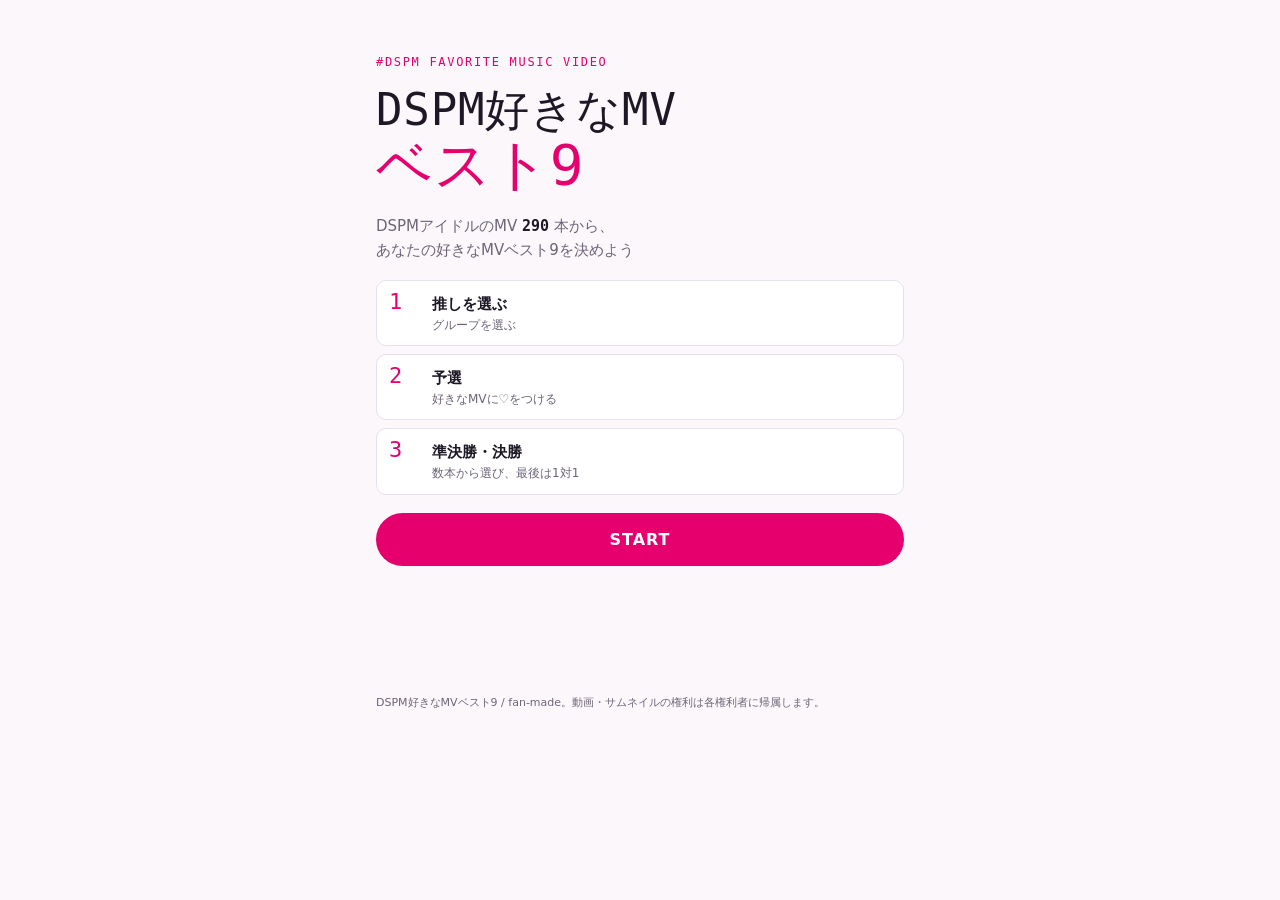
==== index.html @ 1d37cd77 "OGP画像のURLからクエリを外す Co-Authored-By: Claude Opus 5.5 <noreply@anthropic.com>" ====
<!doctype html>
<html lang="ja">
<head>
<meta charset="utf-8">
<meta name="viewport" content="width=device-width,initial-scale=1,viewport-fit=cover">
<meta http-equiv="Content-Security-Policy" content="default-src 'none'; script-src 'self'; style-src 'self' https://fonts.googleapis.com; font-src https://fonts.gstatic.com; img-src 'self' https://i.ytimg.com; connect-src 'self'; base-uri 'none'; form-action 'none'; object-src 'none'">
<meta name="referrer" content="strict-origin-when-cross-origin">
<title>DSPM好きなMVベスト9</title>
<meta name="description" content="DSPMアイドルのMV290本から、あなたの好きなMVベスト9を決めるファンメイドサイト。#DSPM好きMV9選">
<!-- OGP：公開後、og:url と og:image を GitHub Pages の絶対URLに書き換える -->
<meta property="og:type" content="website">
<meta property="og:title" content="DSPM好きなMVベスト9">
<meta property="og:description" content="DSPMアイドルのMV290本から、あなたの好きなMVベスト9を決めよう。#DSPM好きMV9選">
<meta property="og:url" content="https://wwdmp.github.io/dspm-mv-best9/">
<meta property="og:image" content="https://wwdmp.github.io/dspm-mv-best9/og-image.png">
<meta property="og:image:width" content="1200">
<meta property="og:image:height" content="630">
<meta name="twitter:card" content="summary_large_image">
<link rel="preconnect" href="https://fonts.googleapis.com">
<link rel="stylesheet" href="https://fonts.googleapis.com/css2?family=DotGothic16&family=Zen+Kaku+Gothic+New:wght@400;500;700;900&family=JetBrains+Mono:wght@500;700&display=swap">
<link rel="stylesheet" href="style.css?v=20">
</head>
<body>
<div id="app">

  <!-- START -->
  <section id="s-start" class="screen active">
    <div class="hero">
      <p class="eyebrow">#DSPM FAVORITE MUSIC VIDEO</p>
      <h1>DSPM好きなMV<br><span>ベスト9</span></h1>
      <p class="lead">DSPMアイドルのMV <b class="mono" id="totalMv"></b> 本から、<br>あなたの好きなMVベスト9を決めよう</p>
      <ol class="steps">
        <li><b>推しを選ぶ</b><span>グループを選ぶ</span></li>
        <li><b>予選</b><span>好きなMVに♡をつける</span></li>
        <li><b>準決勝・決勝</b><span>数本から選び、最後は1対1</span></li>
      </ol>
      <button class="primary" id="startBtn">START</button>
      <button class="ghost" id="resumeBtn" hidden>続きから</button>
      <p class="note" id="resumeNote" hidden>前回の途中データがある。「スタート」を押すと消える。</p>
    </div>
  </section>

  <!-- GROUPS -->
  <section id="s-groups" class="screen">
    <button class="back" data-back>‹ 戻る</button>
    <header class="phase"><span>STEP 1</span><b>推しを選ぶ</b></header>
    <p class="inst">MVを見たいグループを選んで。ここで選んだ範囲が予選に出る。</p>
    <div class="presets" id="presets">
      <button data-p="all">全部</button>
      <button data-p="active">現役</button>
      <button data-p="ended">活動終了</button>
      <button data-p="none">クリア</button>
    </div>
    <div id="groupList"></div>
    <div class="dock">
      <span class="dock-count"><b class="mono" id="grpMvCount">0</b>本</span>
      <button class="primary" id="groupsNext" disabled>予選へ</button>
    </div>
  </section>

  <!-- QUALIFY -->
  <section id="s-qual" class="screen">
    <button class="back" data-back>‹ 戻る</button>
    <header class="phase"><span>STEP 2</span><b>予選</b></header>
    <p class="inst">好きなMVをタップして♡。何本でもOK（最低9本）。<br>▶ でYouTubeが開く。</p>
    <div id="qualList"></div>
    <div class="dock">
      <span class="dock-count">♡ <b class="mono" id="heartCount">0</b>本</span>
      <span class="dock-hint" id="heartHint">あと9本</span>
      <button class="primary" id="qualNext" disabled>次へ</button>
    </div>
  </section>

  <!-- BETWEEN -->
  <section id="s-between" class="screen">
    <button class="back" data-back>‹ 戻る</button>
    <div class="hero">
      <p class="eyebrow mono" id="bwEyebrow"></p>
      <h2 id="bwTitle"></h2>
      <p class="lead" id="bwText"></p>
      <button class="primary" id="bwBtn"></button>
    </div>
  </section>

  <!-- SEMI -->
  <section id="s-semi" class="screen">
    <button class="back" data-back>‹ 戻る</button>
    <header class="phase"><span>準決勝</span><b class="mono" id="semiCount"></b></header>
    <div class="progress"><div id="semiBar"></div></div>
    <p class="inst center" id="semiInst"></p>
    <div class="qgrid" id="semiGrid"></div>
    <div class="dock">
      <span class="dock-count"><b class="mono" id="semiSel">0</b> / <span id="semiNeed"></span></span>
      <button class="primary" id="semiNext" disabled>決定</button>
    </div>
  </section>

  <!-- DUEL -->
  <section id="s-duel" class="screen">
    <button class="back" data-back>‹ 戻る</button>
    <header class="phase"><span>決勝</span><b class="mono" id="duelCount"></b></header>
    <div class="progress"><div id="duelBar"></div></div>
    <p class="inst center">好きなほうをタップ</p>
    <div class="duel">
      <button class="fighter" id="fA"></button>
      <div class="vs">VS</div>
      <button class="fighter" id="fB"></button>
    </div>
  </section>

  <!-- RESULT -->
  <section id="s-result" class="screen">
    <button class="back" data-back>‹ 戻る</button>
    <div class="result" id="resultCard">
      <p class="eyebrow">MY DSPM BEST 9 MV</p>
      <ol class="best9" id="best9"></ol>
      <p class="sig">#DSPM好きMV9選</p>
    </div>
    <div class="result-actions">
      <button class="primary x" id="shareBtn">Xでシェア</button>
      <p class="note" id="shareFallback" hidden><a id="shareWeb" href="#" target="_blank" rel="noopener">Xアプリが開かないときはこちら</a></p>
      <button class="ghost" id="restartBtn">もう一度やる</button>
    </div>
    <p class="note">シェアされるのは1位のMV。9本全部見せたいならスクショも添えて。</p>
  </section>

</div>
<footer class="foot">DSPM好きなMVベスト9 / fan-made。動画・サムネイルの権利は各権利者に帰属します。</footer>
<script src="data.js?v=20"></script>
<script src="app.js?v=20"></script>
</body>
</html>
---- style.css ----
:root{
  --bg:#fbf7fb; --panel:#ffffff; --ink:#1d1826; --sub:#6d6479; --line:#e8dfec;
  --accent:#e5006e; --accent-ink:#ffffff; --accent-weak:#fde3ef;
  --gold:#b98200; --silver:#7d8793; --bronze:#a8612e;
  --shadow:0 1px 2px rgba(40,10,40,.06),0 4px 14px rgba(40,10,40,.05);
  color-scheme:light;
}
@media (prefers-color-scheme:dark){
  :root{
    --bg:#120f18; --panel:#1d1826; --ink:#f3eef7; --sub:#a79db3; --line:#342c40;
    --accent:#ff4d9a; --accent-ink:#1a0610; --accent-weak:#3a1628;
    --gold:#f2c14e; --silver:#c3cbd4; --bronze:#e0955b;
    --shadow:none; color-scheme:dark;
  }
}
*{box-sizing:border-box}
html,body{margin:0}
body{background:var(--bg);color:var(--ink);font:15px/1.6 "Zen Kaku Gothic New",system-ui,-apple-system,sans-serif;-webkit-tap-highlight-color:transparent}
.mono{font-family:"JetBrains Mono",ui-monospace,monospace;font-variant-numeric:tabular-nums}
button{font:inherit;color:inherit;cursor:pointer}
:focus-visible{outline:2px solid var(--accent);outline-offset:2px}
#app{max-width:560px;margin:0 auto;padding-inline:16px;padding-top:env(safe-area-inset-top,0px)}
.screen{display:none;padding-block:20px 120px}
.screen.active{display:block}

/* ---------- hero ---------- */
.hero{padding-block:36px 8px;display:flex;flex-direction:column;gap:18px}
.eyebrow{margin:0;font:400 12px/1 "DotGothic16",monospace;letter-spacing:.14em;color:var(--accent)}
h1{margin:0;font:400 44px/1.1 "DotGothic16",monospace;letter-spacing:.02em}
h1 span{color:var(--accent);font-size:56px}
h2{margin:0;font:400 30px/1.2 "DotGothic16",monospace;text-wrap:balance}
.lead{margin:0;color:var(--sub);font-size:15px}
.lead b{color:var(--ink)}
.steps{list-style:none;margin:0;padding:0;display:grid;gap:8px;counter-reset:s}
.steps li{counter-increment:s;display:grid;grid-template-columns:2.2em 1fr;column-gap:10px;align-items:baseline;padding:10px 12px;background:var(--panel);border:1px solid var(--line);border-radius:10px}
.steps li::before{content:counter(s);grid-row:span 2;font:400 22px/1 "DotGothic16",monospace;color:var(--accent)}
.steps b{font-size:15px}
.steps span{font-size:12px;color:var(--sub)}

.primary{appearance:none;border:0;border-radius:999px;background:var(--accent);color:var(--accent-ink);font-weight:900;font-size:16px;letter-spacing:.06em;padding:14px 28px;min-height:48px}
.primary:disabled{opacity:.35;cursor:not-allowed}
.ghost{appearance:none;background:transparent;border:1px solid var(--line);border-radius:999px;padding:8px 16px;color:var(--sub)}
.ghost:disabled{opacity:.35}
.small{font-size:13px}

/* ---------- phase header ---------- */
.phase{display:flex;align-items:baseline;gap:10px;border-bottom:2px solid var(--ink);padding-bottom:8px}
.phase span{font:400 13px/1 "DotGothic16",monospace;color:var(--accent);letter-spacing:.1em}
.phase b{font-size:20px}
.inst{color:var(--sub);font-size:13px;margin:10px 0 14px}
.center{text-align:center}

/* ---------- groups ---------- */
.presets{display:flex;gap:8px;flex-wrap:wrap;margin-bottom:14px}
.presets button{appearance:none;border:1px solid var(--line);background:var(--panel);border-radius:999px;padding:6px 14px;font-size:13px;font-weight:700}
.gsec{margin-top:18px}
.gsec h3{margin:0 0 8px;font-size:12px;letter-spacing:.14em;color:var(--sub)}
.chips{display:flex;flex-wrap:wrap;gap:8px}
.chip{appearance:none;border:1.5px solid var(--line);background:var(--panel);border-radius:999px;padding:8px 12px;font-size:14px;font-weight:700;display:inline-flex;gap:6px;align-items:baseline;min-height:40px}
.chip small{font-family:"JetBrains Mono",monospace;font-size:11px;color:var(--sub);font-weight:500}
.chip[aria-pressed="true"]{background:var(--accent);border-color:var(--accent);color:var(--accent-ink)}
.chip[aria-pressed="true"] small{color:inherit;opacity:.8}

/* ---------- dock ---------- */
.dock{position:fixed;left:0;right:0;bottom:0;z-index:20;display:flex;align-items:center;gap:12px;
  padding:12px max(16px,calc((100% - 560px)/2 + 16px));padding-bottom:calc(12px + env(safe-area-inset-bottom,0px));
  background:color-mix(in srgb,var(--bg) 88%,transparent);backdrop-filter:blur(10px);border-top:1px solid var(--line)}
.screen:not(.active) .dock{display:none}
.dock-count{font-weight:700}
.dock-count b{font-size:22px}
.dock-hint{font-size:12px;color:var(--sub)}
.dock .primary{margin-left:auto;padding:12px 22px}

/* ---------- qualify ---------- */
.qsec{margin-top:22px}
.qhead{position:sticky;top:0;z-index:5;display:flex;align-items:baseline;gap:8px;padding:8px 0;background:var(--bg)}
.qhead h3{margin:0;font-size:17px}
.qhead small{color:var(--sub);font-size:12px}
.qhead .hc{margin-left:auto;font-size:12px;color:var(--accent);font-weight:700}
.qgrid{display:grid;grid-template-columns:repeat(2,minmax(0,1fr));gap:10px}
.mv{position:relative;display:flex;flex-direction:column;background:var(--panel);border:2px solid var(--line);border-radius:10px;overflow:hidden;text-align:left;padding:0;box-shadow:var(--shadow);transition:transform .08s,border-color .12s}
.mv:active{transform:scale(.98)}
.mv[aria-pressed="true"]{border-color:var(--accent)}
.thumb{position:relative;aspect-ratio:16/9;background:var(--line)}
.thumb img{width:100%;height:100%;object-fit:cover;display:block}
.heart{position:absolute;right:6px;top:6px;width:30px;height:30px;border-radius:50%;display:grid;place-items:center;background:rgba(0,0,0,.45);color:#fff;font-size:16px;line-height:1}
.mv[aria-pressed="true"] .heart{background:var(--accent);color:var(--accent-ink)}
.mv .t{padding:6px 8px 8px;font-size:13px;font-weight:700;line-height:1.35;overflow-wrap:anywhere}
.play{position:absolute;left:6px;bottom:6px;display:inline-flex;align-items:center;gap:4px;background:rgba(0,0,0,.72);color:#fff;text-decoration:none;font-size:11px;font-weight:700;padding:4px 8px;border-radius:999px}
.play:hover{background:#000}

/* ---------- duel ---------- */
.progress{height:6px;background:var(--line);border-radius:3px;margin-top:10px;overflow:hidden}
#duelBar{height:100%;width:0;background:var(--accent);transition:width .2s}
.duel{display:flex;flex-direction:column;gap:6px}
.fighter{appearance:none;background:var(--panel);border:2px solid var(--line);border-radius:12px;padding:0;overflow:hidden;text-align:left;box-shadow:var(--shadow);transition:transform .08s,border-color .12s}
.fighter:active{transform:scale(.985);border-color:var(--accent)}
.fighter .t{padding:8px 12px 2px;font-size:17px;font-weight:900;line-height:1.35;overflow-wrap:anywhere}
.fighter .g{padding:0 12px 10px;font-size:12px;color:var(--sub)}
.fighter .play{font-size:12px;padding:5px 10px}
.vs{text-align:center;font:400 18px/1 "DotGothic16",monospace;color:var(--accent);letter-spacing:.2em}
#undoBtn{display:block;margin:16px auto 0}

/* ---------- result ---------- */
.result{background:var(--panel);border:1px solid var(--line);border-radius:14px;padding:18px 14px 14px;box-shadow:var(--shadow);display:flex;flex-direction:column;gap:12px}
.loyal{display:flex;flex-direction:column;gap:2px}
.loyal .who{font-size:13px;color:var(--sub)}
.loyal .big{font:400 40px/1.05 "DotGothic16",monospace;color:var(--accent)}
.loyal .big small{font-size:18px;color:var(--ink);margin-left:4px}
.loyal .title{font-weight:900;font-size:18px}
.best9{list-style:none;margin:0;padding:0;display:grid;grid-template-columns:repeat(3,minmax(0,1fr));gap:6px}
.best9 li{position:relative;display:flex;flex-direction:column;min-width:0}
.best9 .thumb{border-radius:6px;overflow:hidden}
.rank{position:absolute;left:4px;top:4px;z-index:2;min-width:22px;height:22px;padding:0 5px;border-radius:11px;display:grid;place-items:center;font:700 12px/1 "JetBrains Mono",monospace;background:rgba(0,0,0,.72);color:#fff}
.best9 .t{font-size:11px;font-weight:700;line-height:1.3;margin-top:3px;overflow-wrap:anywhere;display:-webkit-box;-webkit-line-clamp:2;-webkit-box-orient:vertical;overflow:hidden}
.best9 .g{font-size:10px;color:var(--sub);white-space:nowrap;overflow:hidden;text-overflow:ellipsis}
.best9 a{color:inherit;text-decoration:none}
.breakdown{display:grid;gap:4px}
.bd{display:grid;grid-template-columns:minmax(0,9em) 1fr 1.6em;gap:8px;align-items:center;font-size:12px}
.bd .n{white-space:nowrap;overflow:hidden;text-overflow:ellipsis}
.bd .tr{height:8px;background:var(--line);border-radius:4px;overflow:hidden}
.bd .fl{height:100%;background:var(--accent);border-radius:4px}
.bd .c{text-align:right;font-family:"JetBrains Mono",monospace}
.sig{margin:0;text-align:right;font:400 11px/1 "DotGothic16",monospace;color:var(--sub);letter-spacing:.08em}
.result-actions{display:flex;flex-direction:column;align-items:center;gap:10px;margin-top:18px}
.primary.x{background:var(--ink);color:var(--bg)}
#semiUndo{display:block;margin:16px auto 0}
#semiBar{height:100%;width:0;background:var(--accent);transition:width .2s}
.hero .note{text-align:left;margin:0}
.note{text-align:center;font-size:12px;color:var(--sub)}
.foot{max-width:560px;margin:0 auto;padding:0 16px calc(24px + env(safe-area-inset-bottom,0px));font-size:11px;color:var(--sub)}

@media (prefers-reduced-motion:reduce){*{transition:none!important}}
.mv .g{padding:0 8px 8px;margin-top:-4px;font-size:11px;color:var(--sub)}
.back{appearance:none;background:none;border:0;padding:4px 0 10px;color:var(--sub);font-size:14px;font-weight:700;min-height:36px}
.back:hover{color:var(--accent)}

/* 1位（中央）だけ豪華に */
.best9 li.top{z-index:1}
.best9 li.top .thumb{
  border-radius:8px;padding:4px;
  background:conic-gradient(from var(--ang,0deg),#f7d774,#fff6c8,#d9a520,#fbe7a1,#b8860b,#f7d774);
  box-shadow:0 0 0 1px rgba(185,130,0,.4),0 0 14px rgba(255,205,70,.65),0 6px 22px rgba(217,165,32,.5);
  transform:scale(1.07);transform-origin:center 60%;
  animation:spin 6s linear infinite;
}
.best9 li.top .thumb img{border-radius:5px}
.best9 li.top .thumb::after{
  content:"";position:absolute;inset:4px;border-radius:5px;pointer-events:none;
  background:linear-gradient(115deg,transparent 30%,rgba(255,255,255,.55) 45%,transparent 60%);
  background-size:250% 100%;animation:shine 3.2s ease-in-out infinite;
}
.best9 li.top .t{color:var(--gold);font-weight:900;margin-top:7px}
.crown{position:absolute;left:50%;top:-21px;transform:translateX(-50%);z-index:3;font-size:24px;line-height:1;color:#e0ad1f;text-shadow:0 1px 0 #8a6000,0 0 8px rgba(255,210,80,.8)}
.best9{padding-top:10px;row-gap:20px}
@property --ang{syntax:"<angle>";inherits:false;initial-value:0deg}
@keyframes spin{to{--ang:360deg}}
@keyframes shine{0%{background-position:150% 0}60%,100%{background-position:-60% 0}}
@media (prefers-reduced-motion:reduce){.best9 li.top .thumb,.best9 li.top .thumb::after{animation:none}}
.hero .ghost{min-height:48px;font-size:16px;font-weight:700}
#shareFallback a{color:var(--sub)}
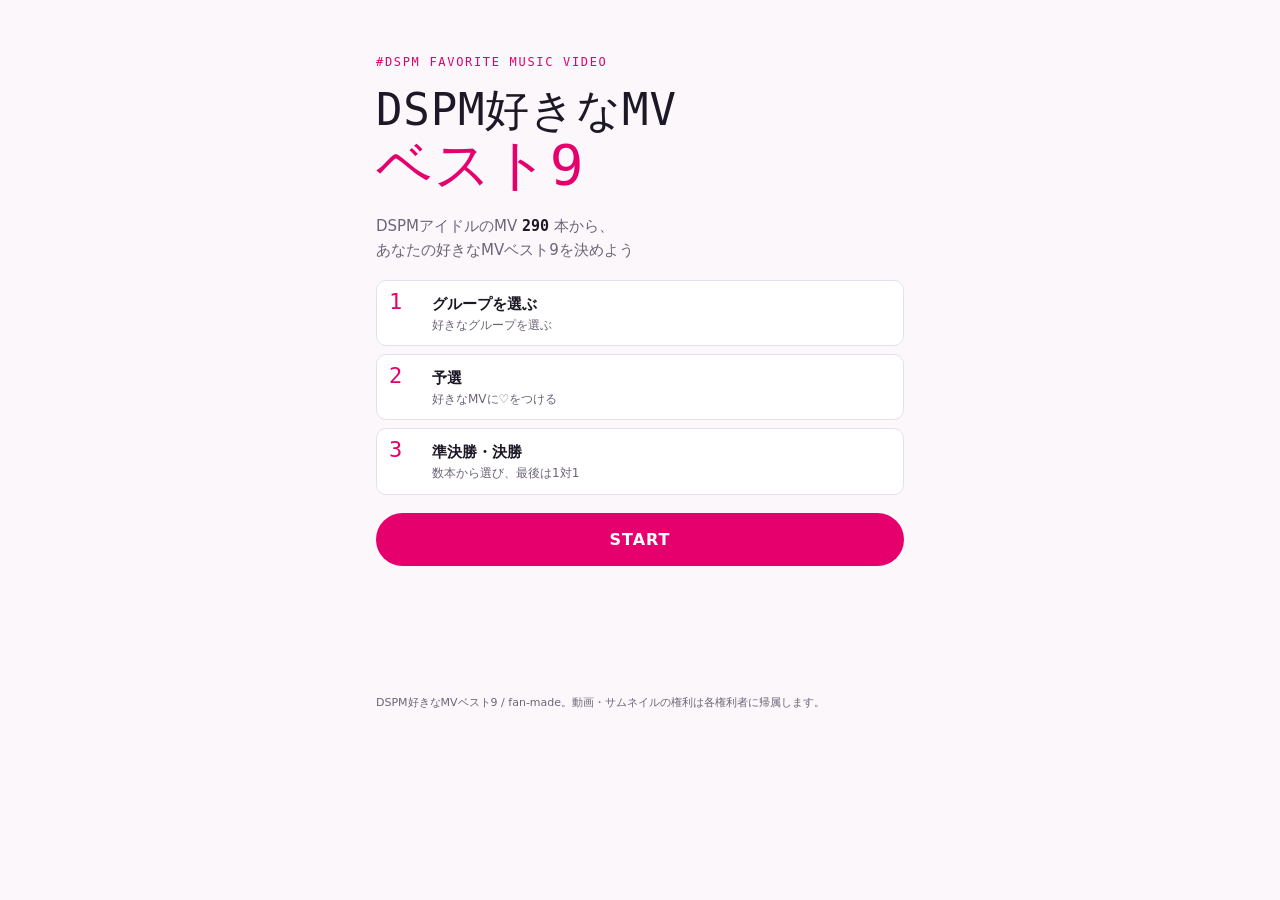
==== commit e0c64dbd: "文言変更・♡の上限30本・シェア文の表記統一 Co-Authored-By: Claude Opus 5.5 <noreply@anthropic.com>" ====
--- a/index.html
+++ b/index.html
@@ -18,7 +18,7 @@
 <meta name="twitter:card" content="summary_large_image">
 <link rel="preconnect" href="https://fonts.googleapis.com">
 <link rel="stylesheet" href="https://fonts.googleapis.com/css2?family=DotGothic16&family=Zen+Kaku+Gothic+New:wght@400;500;700;900&family=JetBrains+Mono:wght@500;700&display=swap">
-<link rel="stylesheet" href="style.css?v=20">
+<link rel="stylesheet" href="style.css?v=21">
 </head>
 <body>
 <div id="app">
@@ -30,7 +30,7 @@
       <h1>DSPM好きなMV<br><span>ベスト9</span></h1>
       <p class="lead">DSPMアイドルのMV <b class="mono" id="totalMv"></b> 本から、<br>あなたの好きなMVベスト9を決めよう</p>
       <ol class="steps">
-        <li><b>推しを選ぶ</b><span>グループを選ぶ</span></li>
+        <li><b>グループを選ぶ</b><span>好きなグループを選ぶ</span></li>
         <li><b>予選</b><span>好きなMVに♡をつける</span></li>
         <li><b>準決勝・決勝</b><span>数本から選び、最後は1対1</span></li>
       </ol>
@@ -43,8 +43,8 @@
   <!-- GROUPS -->
   <section id="s-groups" class="screen">
     <button class="back" data-back>‹ 戻る</button>
-    <header class="phase"><span>STEP 1</span><b>推しを選ぶ</b></header>
-    <p class="inst">MVを見たいグループを選んで。ここで選んだ範囲が予選に出る。</p>
+    <header class="phase"><span>STEP 1</span><b>グループを選ぶ</b></header>
+    <p class="inst">好きなグループを選んでください。ここで選んだグループのMVが予選に出ます。</p>
     <div class="presets" id="presets">
       <button data-p="all">全部</button>
       <button data-p="active">現役</button>
@@ -62,7 +62,7 @@
   <section id="s-qual" class="screen">
     <button class="back" data-back>‹ 戻る</button>
     <header class="phase"><span>STEP 2</span><b>予選</b></header>
-    <p class="inst">好きなMVをタップして♡。何本でもOK（最低9本）。<br>▶ でYouTubeが開く。</p>
+    <p class="inst">好きなMVをタップして♡をつけて。30本まで選択可能(最低9本)<br>▶ YouTubeを押すとMVを見れるよ</p>
     <div id="qualList"></div>
     <div class="dock">
       <span class="dock-count">♡ <b class="mono" id="heartCount">0</b>本</span>
@@ -126,7 +126,7 @@
 
 </div>
 <footer class="foot">DSPM好きなMVベスト9 / fan-made。動画・サムネイルの権利は各権利者に帰属します。</footer>
-<script src="data.js?v=20"></script>
-<script src="app.js?v=20"></script>
+<script src="data.js?v=21"></script>
+<script src="app.js?v=21"></script>
 </body>
 </html>
--- a/style.css
+++ b/style.css
@@ -159,3 +159,5 @@
 @media (prefers-reduced-motion:reduce){.best9 li.top .thumb,.best9 li.top .thumb::after{animation:none}}
 .hero .ghost{min-height:48px;font-size:16px;font-weight:700}
 #shareFallback a{color:var(--sub)}
+.dock-hint.warn{color:var(--accent);font-weight:700;animation:nudge .3s}
+@keyframes nudge{25%{transform:translateX(-3px)}75%{transform:translateX(3px)}}
